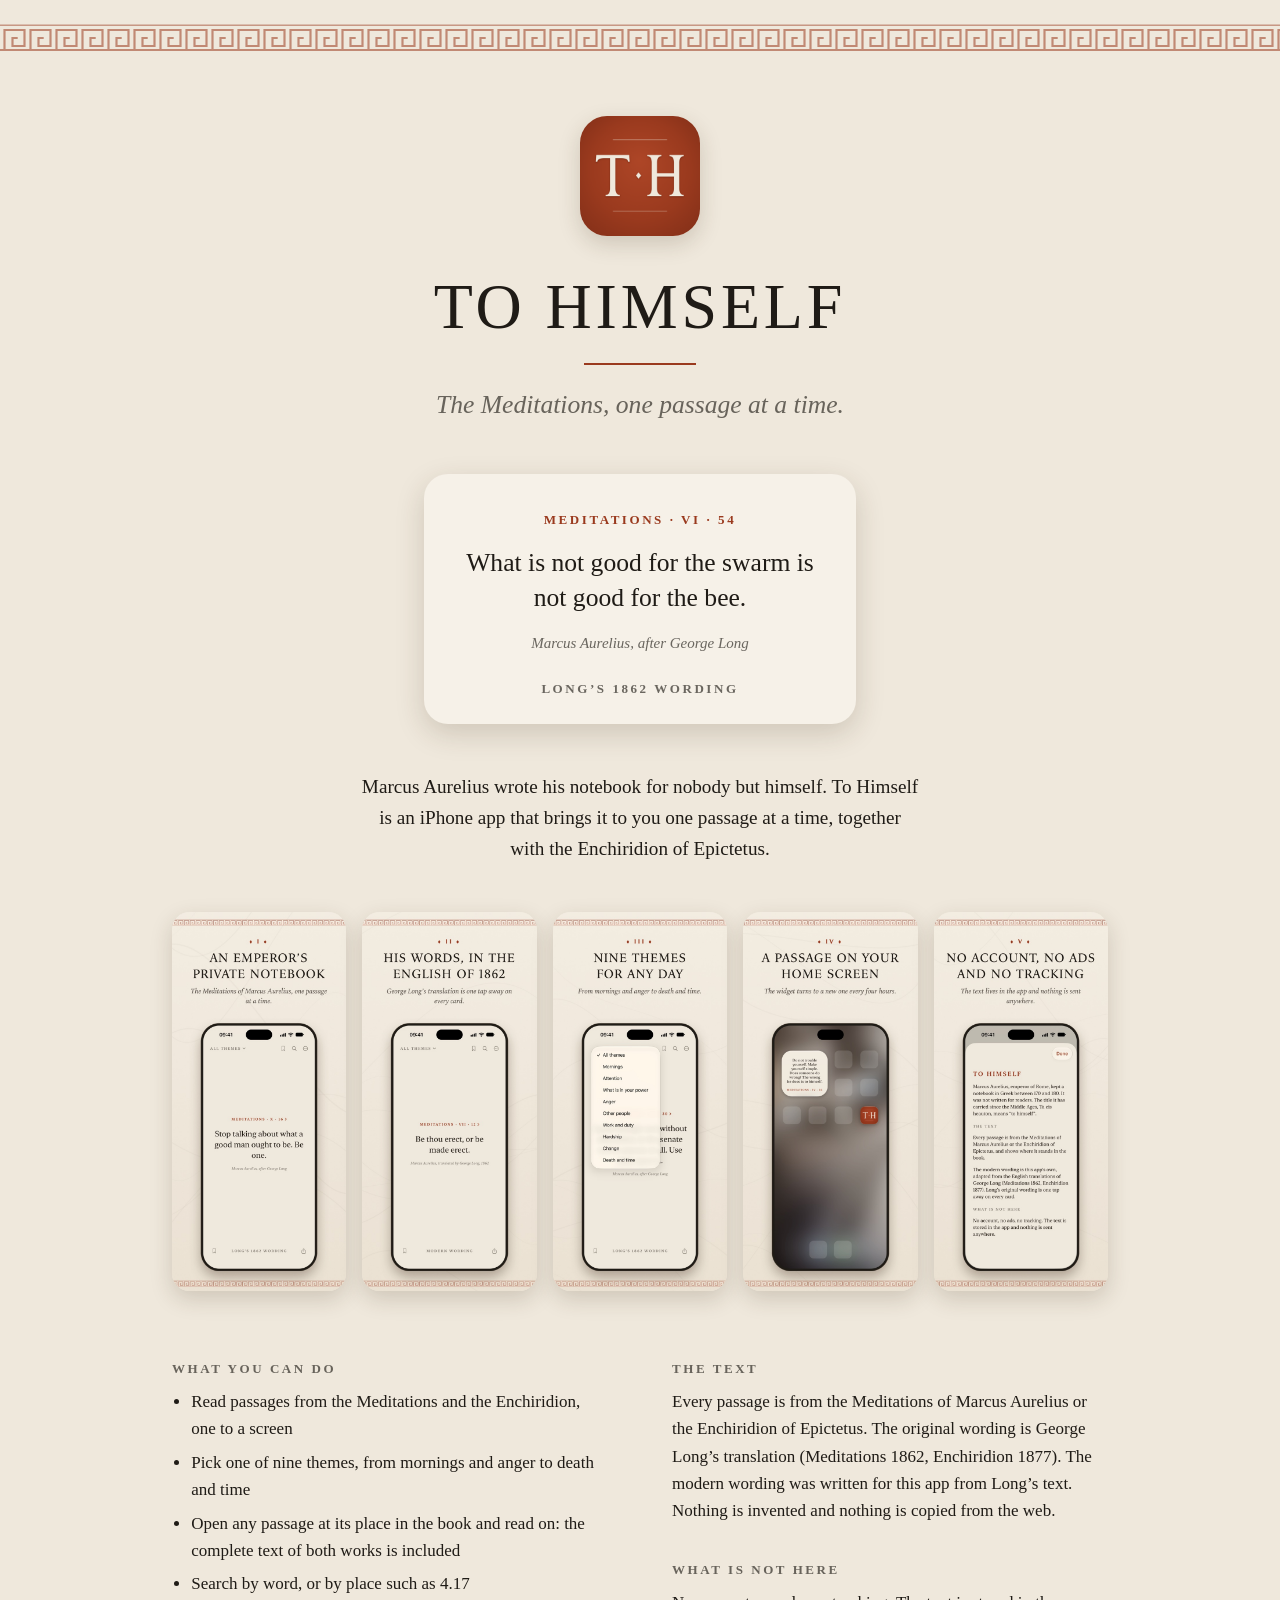
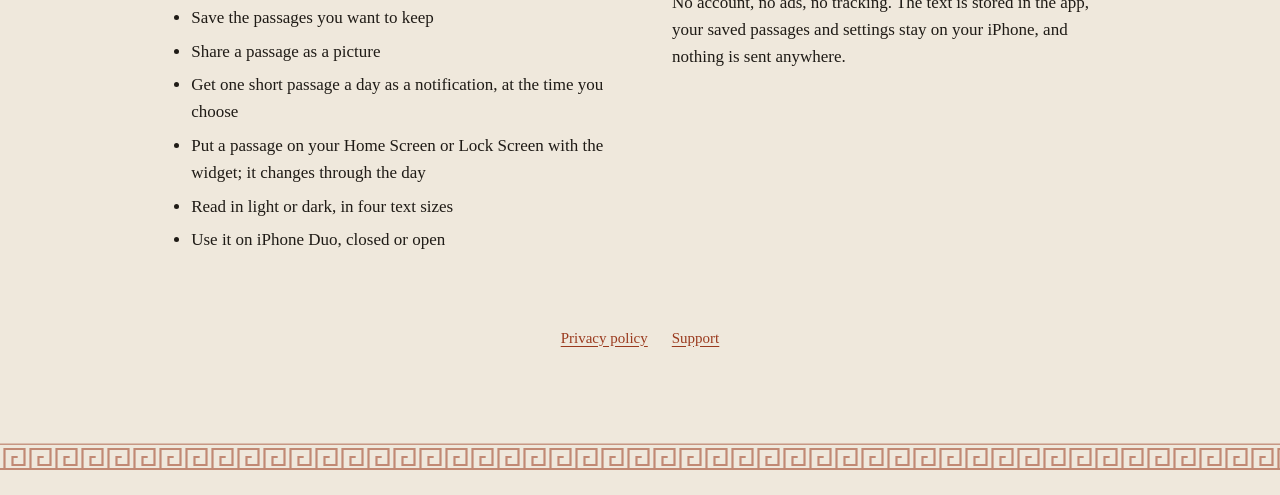
==== index.html @ a205c338 "Publish the pages of c91f287" ====
<!doctype html>
<html lang="en">
<head>
<meta charset="utf-8">
<meta name="viewport" content="width=device-width, initial-scale=1">
<title>To Himself · Marcus Aurelius and Epictetus, one passage at a time</title>
<meta name="description" content="An iPhone app that shows the Meditations of Marcus Aurelius and the Enchiridion of Epictetus one passage at a time, in clear modern English, with George Long’s translation one tap away.">
<link rel="icon" href="img/icon.png">
<link rel="apple-touch-icon" href="img/icon.png">
<link rel="stylesheet" href="style.css">
</head>
<body class="home">
<div class="band"></div>
<main>
<header class="hero">
<img class="icon" src="img/icon.png" width="120" height="120" alt="">
<h1>To Himself</h1>
<div class="rule"></div>
<p class="tagline">The Meditations, one passage at a time.</p>
</header>

<section class="passage">
<p class="place">Meditations · VI · 54</p>
<blockquote>What is not good for the swarm is not good for the bee.</blockquote>
<p class="credit">Marcus Aurelius, after George Long</p>
<details>
<summary>Long’s 1862 wording</summary>
<p>That which is not good for the swarm, neither is it good for the bee.</p>
</details>
</section>

<p class="lead">Marcus Aurelius wrote his notebook for nobody but himself. To Himself is an iPhone app that brings it to you one passage at a time, together with the Enchiridion of Epictetus.</p>

<div class="shots">
<img src="img/screen-1.jpg" width="600" height="1304" alt="The app showing one passage from the Meditations, with its place in the book above it.">
<img src="img/screen-2.jpg" width="600" height="1304" loading="lazy" alt="The same screen with George Long’s wording of 1862 opened under the passage.">
<img src="img/screen-3.jpg" width="600" height="1304" loading="lazy" alt="The list of the nine themes.">
<img src="img/screen-4.jpg" width="600" height="1304" loading="lazy" alt="A Home Screen with the app’s widget showing a passage.">
<img src="img/screen-5.jpg" width="600" height="1304" loading="lazy" alt="The app’s About screen: no account, no ads, no tracking.">
</div>

<div class="about">
<section>
<h2>What you can do</h2>
<ul>
<li>Read passages from the Meditations and the Enchiridion, one to a screen</li>
<li>Pick one of nine themes, from mornings and anger to death and time</li>
<li>Open any passage at its place in the book and read on: the complete text of both works is included</li>
<li>Search by word, or by place such as 4.17</li>
<li>Save the passages you want to keep</li>
<li>Share a passage as a picture</li>
<li>Get one short passage a day as a notification, at the time you choose</li>
<li>Put a passage on your Home Screen or Lock Screen with the widget; it changes through the day</li>
<li>Read in light or dark, in four text sizes</li>
<li>Use it on iPhone Duo, closed or open</li>
</ul>
</section>

<section>
<h2>The text</h2>
<p>Every passage is from the Meditations of Marcus Aurelius or the Enchiridion of Epictetus. The original wording is George Long’s translation (Meditations 1862, Enchiridion 1877). The modern wording was written for this app from Long’s text. Nothing is invented and nothing is copied from the web.</p>

<h2>What is not here</h2>
<p>No account, no ads, no tracking. The text is stored in the app, your saved passages and settings stay on your iPhone, and nothing is sent anywhere.</p>
</section>
</div>

<footer>
<p><a href="privacy.html">Privacy policy</a><a href="support.html">Support</a></p>
</footer>
</main>
<div class="band"></div>
</body>
</html>
---- style.css ----
:root {
  color-scheme: light dark;
  --stone: #efe8dc;
  --ink: #1f1b16;
  --accent: #9a3a1e;
  --muted: rgba(31, 27, 22, 0.65);
  --card: #f6f1e8;
  --shade: rgba(59, 42, 24, 0.18);
  --band: url("data:image/svg+xml,%3Csvg xmlns='http://www.w3.org/2000/svg' width='26' height='28' fill='none' stroke='%239a3a1e' stroke-opacity='.55'%3E%3Cpath stroke-width='2.2' d='M1.5 26V6h20v16h-12v-8h5.2M0 26h26'/%3E%3Cpath stroke-width='1.3' d='M0 1.2h26'/%3E%3C/svg%3E");
}

@media (prefers-color-scheme: dark) {
  :root {
    --stone: #1a1612;
    --ink: #ece4d6;
    --accent: #e08a62;
    --muted: rgba(236, 228, 214, 0.65);
    --card: #241f1a;
    --shade: rgba(0, 0, 0, 0.45);
    --band: url("data:image/svg+xml,%3Csvg xmlns='http://www.w3.org/2000/svg' width='26' height='28' fill='none' stroke='%23e08a62' stroke-opacity='.55'%3E%3Cpath stroke-width='2.2' d='M1.5 26V6h20v16h-12v-8h5.2M0 26h26'/%3E%3Cpath stroke-width='1.3' d='M0 1.2h26'/%3E%3C/svg%3E");
  }
}

* {
  box-sizing: border-box;
}

body {
  margin: 0;
  background: var(--stone);
  color: var(--ink);
  font-family: ui-serif, "New York", "Iowan Old Style", Palatino, Georgia, serif;
  font-size: 1.0625rem;
  line-height: 1.6;
  -webkit-text-size-adjust: 100%;
}

main {
  max-width: 35rem;
  margin: 0 auto;
  padding: 3.5rem 1.75rem 4rem;
}

.mark {
  margin: 0 0 2.5rem;
  color: var(--accent);
  font-size: 1.375rem;
  font-weight: 600;
  letter-spacing: 0.25rem;
  text-transform: uppercase;
}

h1 {
  margin: 0 0 1.5rem;
  font-size: 1.75rem;
  font-weight: 600;
  line-height: 1.25;
}

h2 {
  margin: 2.25rem 0 0.5rem;
  color: var(--muted);
  font-size: 0.8125rem;
  font-weight: 600;
  letter-spacing: 0.16rem;
  text-transform: uppercase;
}

p {
  margin: 0 0 1rem;
}

a {
  color: var(--accent);
  text-underline-offset: 0.18em;
}

.mark a {
  color: inherit;
  text-decoration: none;
}

footer {
  margin-top: 3.5rem;
  color: var(--muted);
  font-size: 0.9375rem;
}

footer p {
  margin: 0 0 0.35rem;
}

/* The start page */

.band {
  height: 28px;
  margin: 1.5rem 0;
  background: var(--band) repeat-x center / 26px 28px;
}

.home main {
  max-width: 62rem;
  padding-top: 2.5rem;
}

.hero,
.passage,
.lead {
  text-align: center;
}

.icon {
  width: 7.5rem;
  height: 7.5rem;
  border-radius: 22.5%;
  box-shadow: 0 0.5rem 1.4rem var(--shade);
}

.home h1 {
  margin: 1.75rem 0 0;
  font-family: "IowanOldStyle-Titling", "Iowan Old Style", ui-serif, Palatino, Georgia, serif;
  font-size: clamp(2.25rem, 9vw, 4rem);
  font-weight: 400;
  letter-spacing: 0.06em;
  line-height: 1.1;
  text-transform: uppercase;
}

.rule {
  width: 7rem;
  height: 2px;
  margin: 1.25rem auto;
  background: var(--accent);
}

.tagline {
  margin: 0;
  color: var(--muted);
  font-size: clamp(1.2rem, 4.6vw, 1.6rem);
  font-style: italic;
}

.passage {
  max-width: 27rem;
  margin: 3rem auto;
  padding: 2.25rem 1.75rem 1.5rem;
  border-radius: 1.5rem;
  background: var(--card);
  box-shadow: 0 0.6rem 1.8rem var(--shade);
}

.place {
  margin: 0 0 1rem;
  color: var(--accent);
  font-size: 0.8125rem;
  font-weight: 600;
  letter-spacing: 0.16rem;
  text-transform: uppercase;
}

.passage blockquote {
  margin: 0;
  font-size: 1.6rem;
  line-height: 1.35;
}

.credit {
  margin: 1rem 0 1.5rem;
  color: var(--muted);
  font-size: 0.9375rem;
  font-style: italic;
}

.passage summary {
  color: var(--muted);
  cursor: pointer;
  font-size: 0.8125rem;
  font-weight: 600;
  letter-spacing: 0.16rem;
  list-style: none;
  text-transform: uppercase;
}

.passage summary::-webkit-details-marker {
  display: none;
}

.passage details p {
  margin: 1rem 0 0.5rem;
}

.lead {
  max-width: 35rem;
  margin: 0 auto 2.5rem;
  font-size: 1.2rem;
}

.shots {
  display: flex;
  gap: 1rem;
  margin: 0 -1.75rem;
  padding: 0.5rem 1.75rem 2rem;
  overflow-x: auto;
  scroll-snap-type: x mandatory;
}

.shots img {
  flex: none;
  width: min(64vw, 15rem);
  height: auto;
  border-radius: 1.1rem;
  box-shadow: 0 0.5rem 1.4rem var(--shade);
  scroll-snap-align: center;
}

.about {
  max-width: 35rem;
  margin: 0 auto;
}

.about ul {
  margin: 0 0 1rem;
  padding-left: 1.2rem;
}

.about li {
  margin-bottom: 0.4rem;
}

.home footer {
  text-align: center;
}

.home footer a + a {
  margin-left: 1.5rem;
}

@media (min-width: 62rem) {
  .shots {
    overflow: visible;
  }

  .shots img {
    flex: 1 1 0;
    width: 0;
    min-width: 0;
  }

  .about {
    display: grid;
    grid-template-columns: 1fr 1fr;
    gap: 0 4rem;
    max-width: none;
  }
}
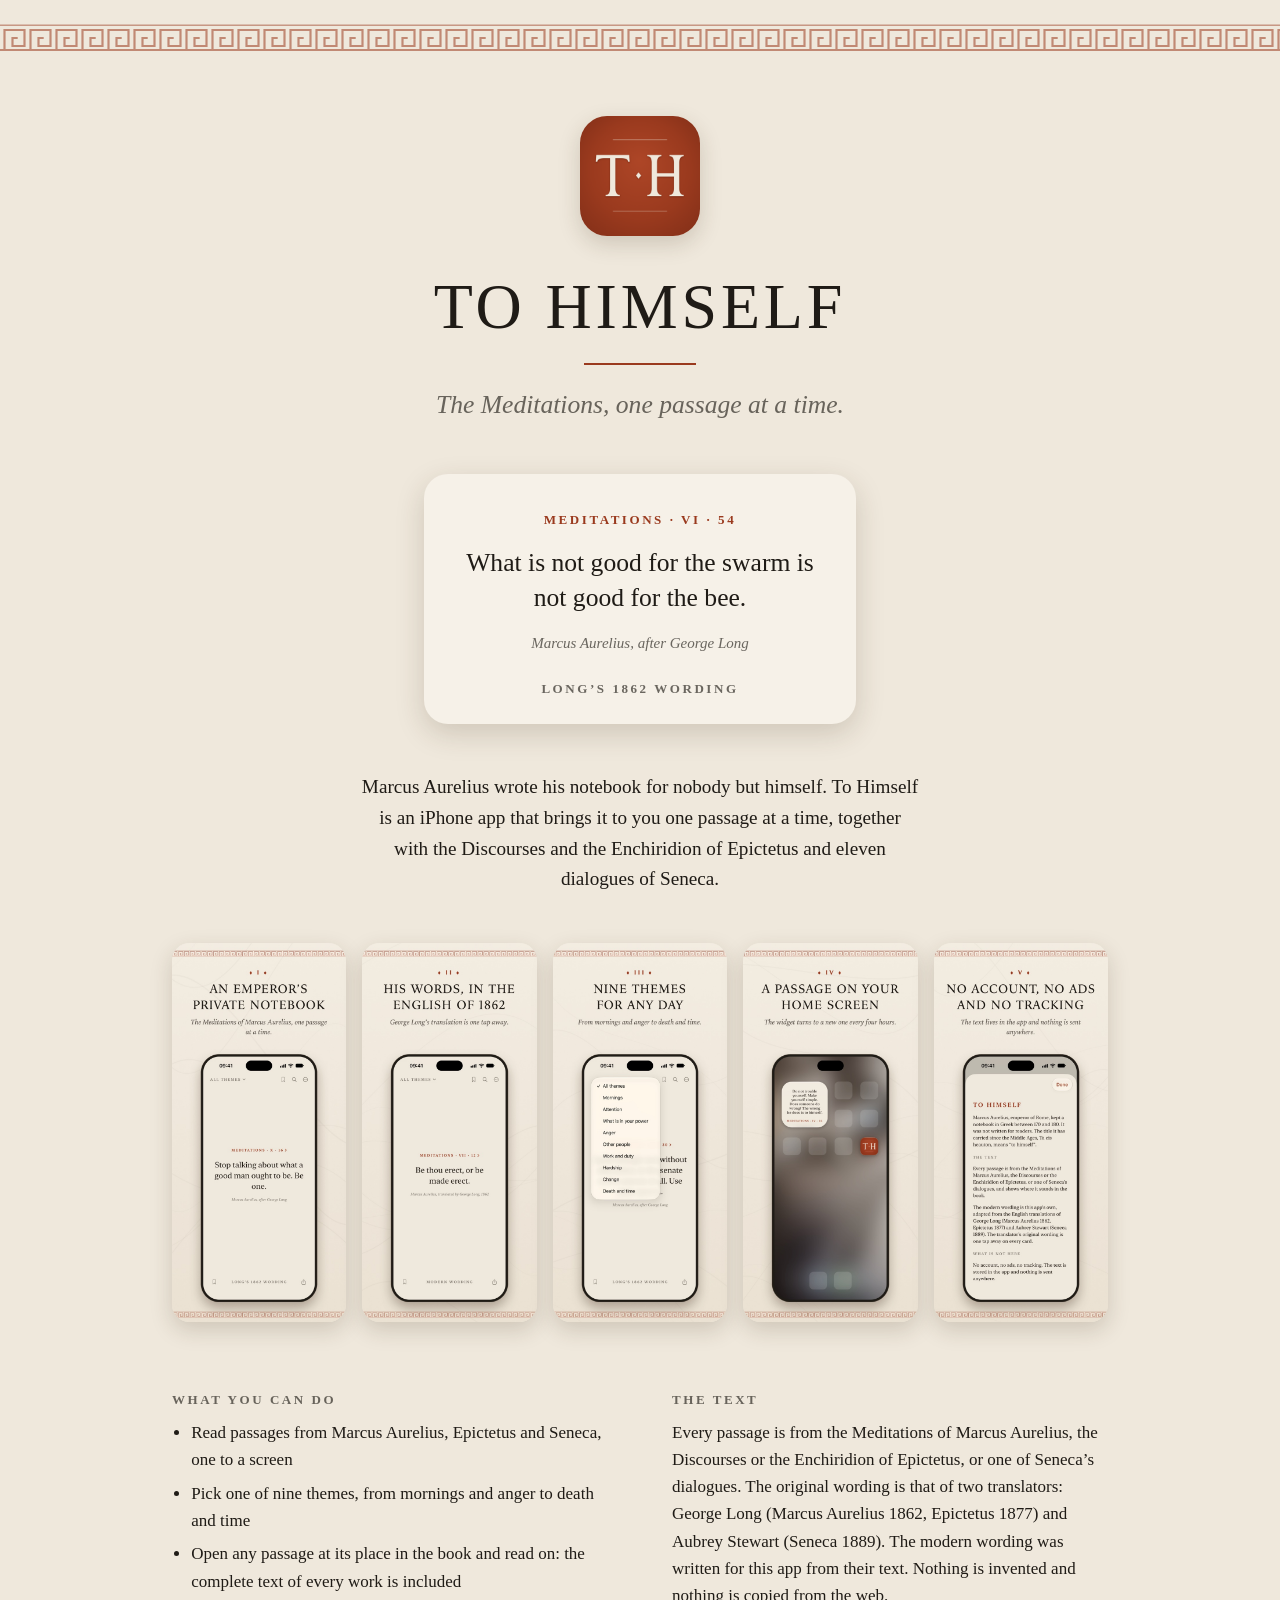
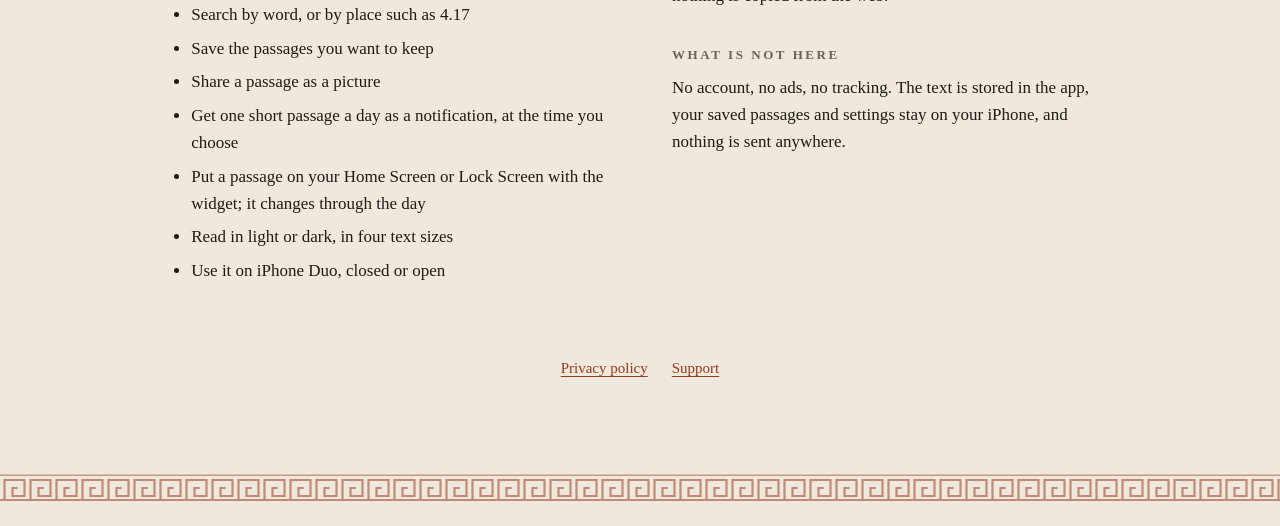
==== commit b5c0190c: "Publish the pages of e614b13" ====
--- a/index.html
+++ b/index.html
@@ -3,8 +3,8 @@
 <head>
 <meta charset="utf-8">
 <meta name="viewport" content="width=device-width, initial-scale=1">
-<title>To Himself · Marcus Aurelius and Epictetus, one passage at a time</title>
-<meta name="description" content="An iPhone app that shows the Meditations of Marcus Aurelius and the Enchiridion of Epictetus one passage at a time, in clear modern English, with George Long’s translation one tap away.">
+<title>To Himself · Marcus Aurelius, Epictetus and Seneca, one passage at a time</title>
+<meta name="description" content="An iPhone app that shows Marcus Aurelius, Epictetus and Seneca one passage at a time, in clear modern English, with the classic translation one tap away.">
 <link rel="icon" href="img/icon.png">
 <link rel="apple-touch-icon" href="img/icon.png">
 <link rel="stylesheet" href="style.css">
@@ -29,7 +29,7 @@
 </details>
 </section>
 
-<p class="lead">Marcus Aurelius wrote his notebook for nobody but himself. To Himself is an iPhone app that brings it to you one passage at a time, together with the Enchiridion of Epictetus.</p>
+<p class="lead">Marcus Aurelius wrote his notebook for nobody but himself. To Himself is an iPhone app that brings it to you one passage at a time, together with the Discourses and the Enchiridion of Epictetus and eleven dialogues of Seneca.</p>
 
 <div class="shots">
 <img src="img/screen-1.jpg" width="600" height="1304" alt="The app showing one passage from the Meditations, with its place in the book above it.">
@@ -43,9 +43,9 @@
 <section>
 <h2>What you can do</h2>
 <ul>
-<li>Read passages from the Meditations and the Enchiridion, one to a screen</li>
+<li>Read passages from Marcus Aurelius, Epictetus and Seneca, one to a screen</li>
 <li>Pick one of nine themes, from mornings and anger to death and time</li>
-<li>Open any passage at its place in the book and read on: the complete text of both works is included</li>
+<li>Open any passage at its place in the book and read on: the complete text of every work is included</li>
 <li>Search by word, or by place such as 4.17</li>
 <li>Save the passages you want to keep</li>
 <li>Share a passage as a picture</li>
@@ -58,7 +58,7 @@
 
 <section>
 <h2>The text</h2>
-<p>Every passage is from the Meditations of Marcus Aurelius or the Enchiridion of Epictetus. The original wording is George Long’s translation (Meditations 1862, Enchiridion 1877). The modern wording was written for this app from Long’s text. Nothing is invented and nothing is copied from the web.</p>
+<p>Every passage is from the Meditations of Marcus Aurelius, the Discourses or the Enchiridion of Epictetus, or one of Seneca’s dialogues. The original wording is that of two translators: George Long (Marcus Aurelius 1862, Epictetus 1877) and Aubrey Stewart (Seneca 1889). The modern wording was written for this app from their text. Nothing is invented and nothing is copied from the web.</p>
 
 <h2>What is not here</h2>
 <p>No account, no ads, no tracking. The text is stored in the app, your saved passages and settings stay on your iPhone, and nothing is sent anywhere.</p>
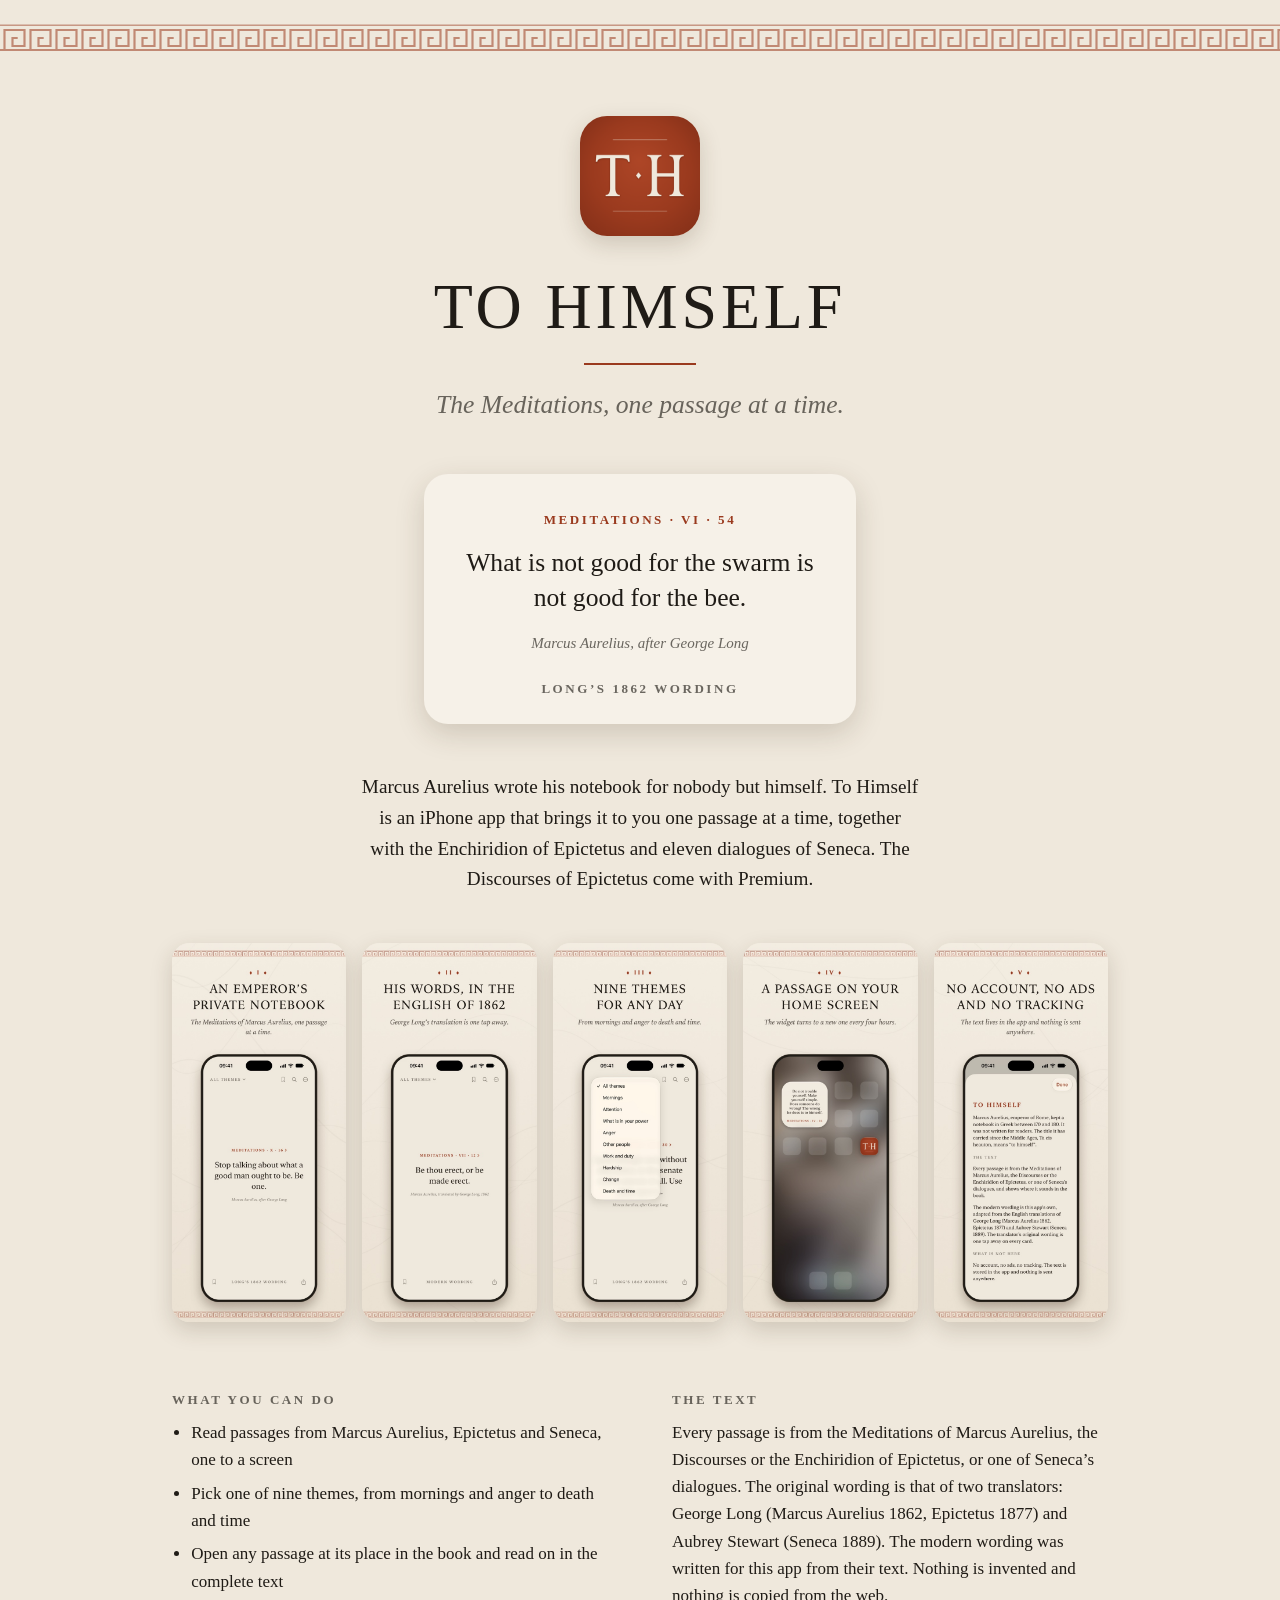
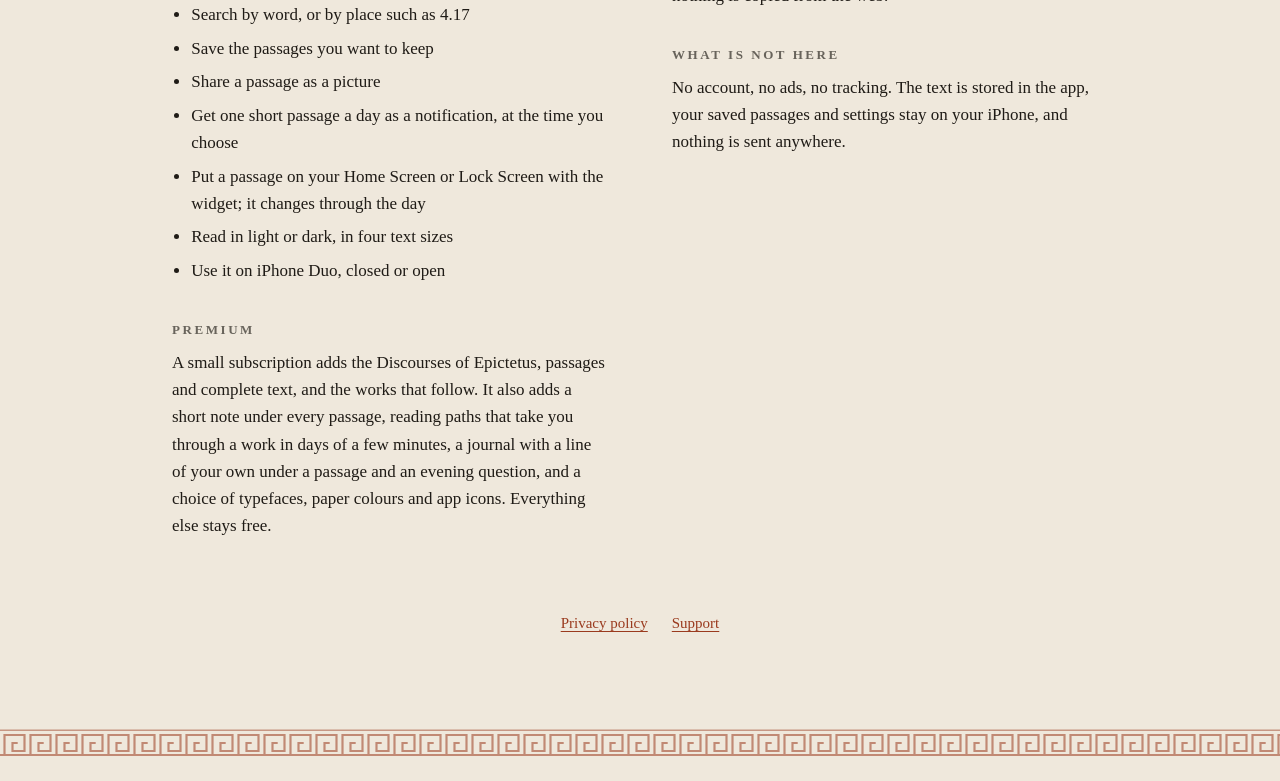
==== commit 7afef971: "Publish the pages of b3b1af7" ====
--- a/index.html
+++ b/index.html
@@ -29,7 +29,7 @@
 </details>
 </section>
 
-<p class="lead">Marcus Aurelius wrote his notebook for nobody but himself. To Himself is an iPhone app that brings it to you one passage at a time, together with the Discourses and the Enchiridion of Epictetus and eleven dialogues of Seneca.</p>
+<p class="lead">Marcus Aurelius wrote his notebook for nobody but himself. To Himself is an iPhone app that brings it to you one passage at a time, together with the Enchiridion of Epictetus and eleven dialogues of Seneca. The Discourses of Epictetus come with Premium.</p>
 
 <div class="shots">
 <img src="img/screen-1.jpg" width="600" height="1304" alt="The app showing one passage from the Meditations, with its place in the book above it.">
@@ -45,7 +45,7 @@
 <ul>
 <li>Read passages from Marcus Aurelius, Epictetus and Seneca, one to a screen</li>
 <li>Pick one of nine themes, from mornings and anger to death and time</li>
-<li>Open any passage at its place in the book and read on: the complete text of every work is included</li>
+<li>Open any passage at its place in the book and read on in the complete text</li>
 <li>Search by word, or by place such as 4.17</li>
 <li>Save the passages you want to keep</li>
 <li>Share a passage as a picture</li>
@@ -54,6 +54,9 @@
 <li>Read in light or dark, in four text sizes</li>
 <li>Use it on iPhone Duo, closed or open</li>
 </ul>
+
+<h2>Premium</h2>
+<p>A small subscription adds the Discourses of Epictetus, passages and complete text, and the works that follow. It also adds a short note under every passage, reading paths that take you through a work in days of a few minutes, a journal with a line of your own under a passage and an evening question, and a choice of typefaces, paper colours and app icons. Everything else stays free.</p>
 </section>
 
 <section>
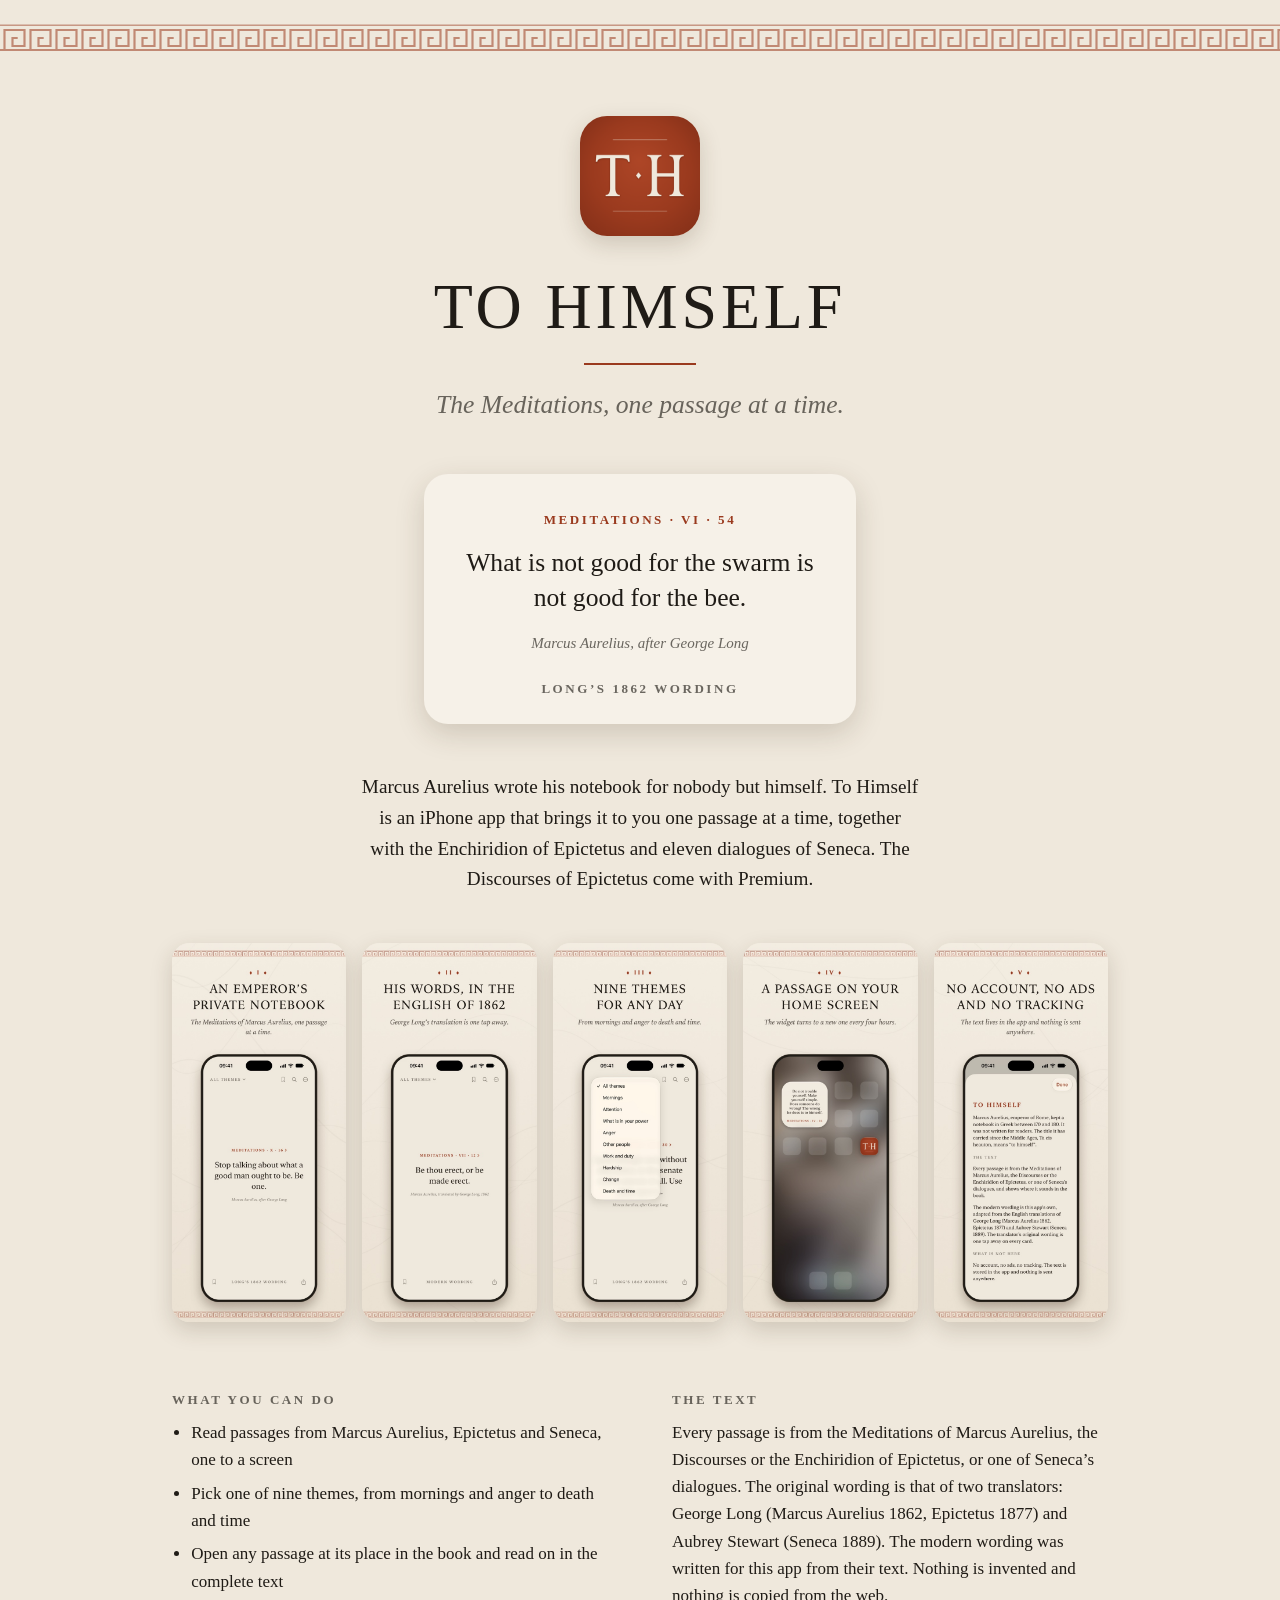
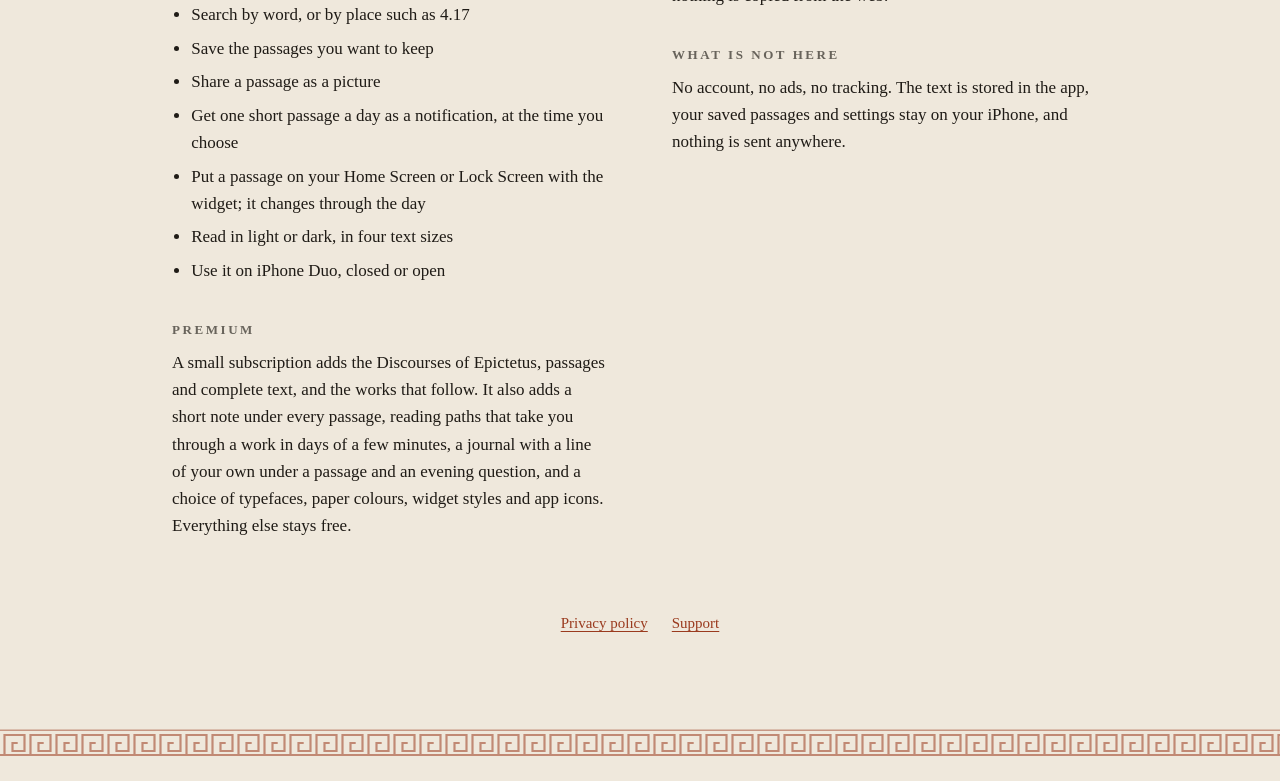
==== commit 5fc60d6f: "Publish the pages of 25531df" ====
--- a/index.html
+++ b/index.html
@@ -56,7 +56,7 @@
 </ul>
 
 <h2>Premium</h2>
-<p>A small subscription adds the Discourses of Epictetus, passages and complete text, and the works that follow. It also adds a short note under every passage, reading paths that take you through a work in days of a few minutes, a journal with a line of your own under a passage and an evening question, and a choice of typefaces, paper colours and app icons. Everything else stays free.</p>
+<p>A small subscription adds the Discourses of Epictetus, passages and complete text, and the works that follow. It also adds a short note under every passage, reading paths that take you through a work in days of a few minutes, a journal with a line of your own under a passage and an evening question, and a choice of typefaces, paper colours, widget styles and app icons. Everything else stays free.</p>
 </section>
 
 <section>
